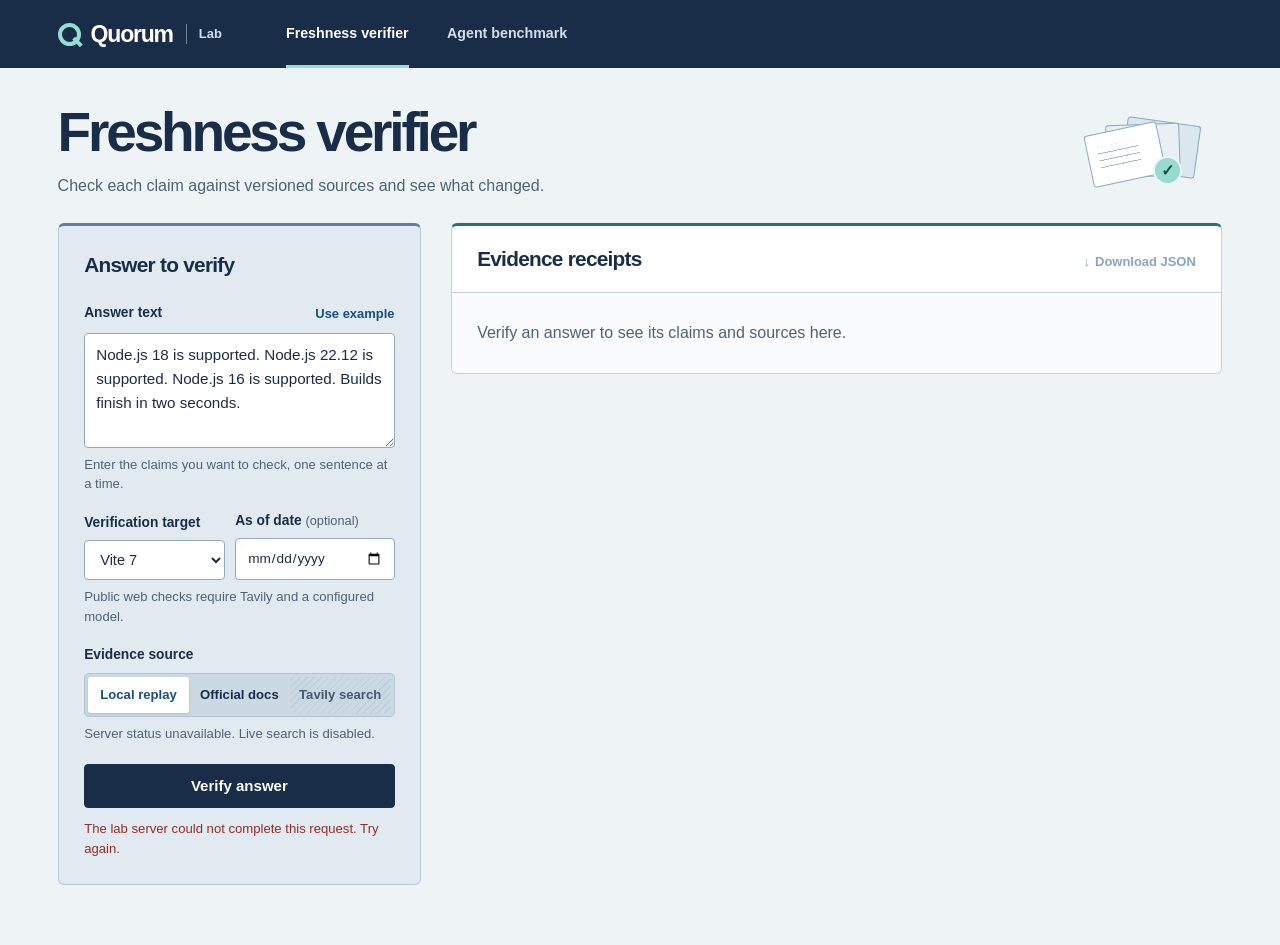
==== lab/web/index.html @ 2dc6a992 "Checkpoint Quorum lab UI, device review storage, and unfinished public-web tests" ====
<!doctype html>
<html lang="en">
<head>
  <meta charset="utf-8">
  <meta name="viewport" content="width=device-width, initial-scale=1">
  <meta name="theme-color" content="#192c48">
  <title>Freshness verifier · Quorum</title>
  <link rel="icon" href="data:,">
  <link rel="stylesheet" href="./style.css">
  <script src="./app.js" defer></script>
</head>
<body>
  <a class="skip" href="#main">Skip to workspace</a>
  <header class="mast">
    <div class="mast-inner">
      <div class="brand"><span class="brand-mark" aria-hidden="true"></span>Quorum<span class="brand-sub">Lab</span></div>
      <nav aria-label="Lab views">
        <a href="#verifier" id="verify-link" aria-current="page">Freshness verifier</a>
        <a href="#benchmark" id="bench-link">Agent benchmark</a>
      </nav>
      <a href="../" class="back" id="back-link" hidden>Team memory <span aria-hidden="true">↗</span></a>
    </div>
  </header>
  <main id="main" tabindex="-1">
    <section id="verifier" aria-labelledby="verify-title">
      <div class="intro">
        <div><h1 id="verify-title">Freshness verifier</h1>
        <p>Check each claim against versioned sources and see what changed.</p></div>
        <div class="folio" aria-hidden="true"><i></i><i></i><i></i><b>✓</b></div>
      </div>
      <div class="workspace">
        <form id="verify-form" class="config">
          <h2>Answer to verify</h2>
          <div id="import-panel" class="import-panel" hidden>
            <strong>From Quorum memory</strong>
            <p>This answer stays in local replay. Clear it to start a public check.</p>
            <details><summary>Local citations <span id="cite-count"></span></summary><ul id="citations"></ul></details>
            <button class="text-btn" type="button" id="clear-import">Clear imported answer</button>
          </div>
          <div class="field-heading"><label for="answer">Answer text</label><button type="button" class="text-btn" id="use-example">Use example</button></div>
          <textarea id="answer" rows="4" maxlength="6000" required aria-describedby="answer-hint">Node.js 18 is supported. Node.js 22.12 is supported. Node.js 16 is supported. Builds finish in two seconds.</textarea>
          <p class="hint" id="answer-hint">Enter the claims you want to check, one sentence at a time.</p>
          <div class="scope-controls">
            <div><label for="target">Verification target</label>
            <select id="target"><option>Vite 6</option><option selected>Vite 7</option><option id="public-target" disabled>Public web</option></select></div>
            <div><label for="as-of">As of date <span class="optional">(optional)</span></label>
            <input type="date" id="as-of" title="Limit evidence to sources available by this date"></div>
          </div>
          <p class="hint" id="target-hint">Public web checks require Tavily and a configured model.</p>
          <fieldset><legend>Evidence source</legend>
            <div class="mode-group">
              <label><input type="radio" name="mode" value="replay" checked><span>Local replay</span></label>
              <label><input type="radio" name="mode" value="public" id="public-mode"><span>Official docs</span></label>
              <label><input type="radio" name="mode" value="live" id="live-mode" disabled><span>Tavily search</span></label>
            </div>
          </fieldset>
          <p class="hint" id="mode-hint">Local replay uses saved source excerpts.</p>
          <p class="notice" id="live-notice" hidden></p>
          <button class="primary" id="verify-submit">Verify answer</button>
          <p class="feedback" id="verify-status" role="status"></p>
          <button class="recorded" id="save-checks" type="button" hidden>Save checks to this device</button>
          <p class="feedback" id="save-status" role="status"></p>
        </form>
        <section class="output" aria-labelledby="evidence-heading" id="evidence-output">
          <div class="output-head"><h2 id="evidence-heading">Evidence receipts</h2><button type="button" class="export" id="verify-export" disabled>Download JSON</button></div>
          <p class="result-meta" id="verify-meta"></p>
          <div id="receipts"><p class="empty">Verify an answer to see its claims and sources here.</p></div>
          <div id="verify-trace"></div>
        </section>
      </div>
    </section>
    <section id="benchmark" aria-labelledby="bench-title" hidden>
      <div class="intro">
        <div><h1 id="bench-title">Agent benchmark</h1>
        <p>Compare agents on the same tasks. Inspect their answers, tool calls, and traces across repeated runs.</p></div>
        <div class="folio meter" aria-hidden="true"><i></i><i></i><i></i></div>
      </div>
      <div class="workspace">
        <form id="bench-form" class="config">
          <h2>Benchmark setup</h2>
          <label for="repeats">Repeats per case</label>
          <select id="repeats"><option value="1">1 repeat</option><option value="3" selected>3 repeats</option><option value="5">5 repeats</option></select>
          <p class="hint">Each agent runs the same case once per repeat.</p>
          <div class="env"><span class="dot"></span><strong>Fixed workload</strong><p>Runs use the bundled tasks and source fixtures.</p></div>
          <p id="bifrost" class="hint"></p>
          <button class="primary" id="bench-submit">Run benchmark</button>
          <button class="recorded" id="load-recorded" type="button">View recorded Bifrost run</button>
          <p class="feedback" id="bench-status" role="status"></p>
        </form>
        <section class="output" aria-labelledby="bench-heading">
          <div class="output-head"><h2 id="bench-heading">Benchmark results</h2><button type="button" class="export" id="bench-export" disabled>Download JSON</button></div>
          <p class="result-meta" id="bench-meta"></p>
          <div id="bench-results"><p class="empty">Run the benchmark to compare agents and inspect individual traces.</p></div>
        </section>
      </div>
    </section>
  </main>
</body>
</html>
---- lab/web/style.css ----
:root {
  color-scheme: light;
  --ink: #192c48;
  --muted: #4f6275;
  --line: #c5d1da;
  --paper: #fff;
  --canvas: #eef3f6;
  --blue: #184e80;
  --mint: #97ded2;
  font: 16px/1.5 "Schibsted Grotesk", "Segoe UI", Arial, sans-serif;
  color: var(--ink);
  background: var(--canvas);
}
* {box-sizing:border-box}
body {margin:0}
[hidden] {display:none !important}
button, textarea, select, input {font:inherit}
button, select, summary {cursor:pointer}
button {color:inherit}
a {color:var(--blue)}
button:disabled {cursor:default;opacity:.51}
:focus-visible {outline:3px solid #b85521;outline-offset:3px}
.skip {position:absolute;left:12px;top:-100px;z-index:4;padding:10px 14px;background:white}
.skip:focus {top:6px}
.mast {background:var(--ink);color:#fff}
.mast-inner, main {max-width:1400px;margin:auto;padding-inline:clamp(20px,4.5vw,78px)}
.mast-inner {display:flex;align-items:stretch;gap:clamp(20px,5vw,85px);min-height:68px}
.brand {display:flex;align-items:center;gap:10px;font-size:23px;letter-spacing:-1.2px;font-weight:730}
.brand-sub {font-size:13px;letter-spacing:0;font-weight:550;color:#d0dfec;border-left:1px solid #768698;padding-left:12px;margin-left:3px}
.brand-mark {width:23px;height:23px;border:4px solid var(--mint);border-radius:50%;position:relative}
.brand-mark::after {content:"";position:absolute;width:11px;height:4px;background:var(--mint);bottom:-2px;right:-6px;transform:rotate(46deg)}
nav {display:flex;align-items:stretch;gap:clamp(14px,3vw,40px)}
nav a,.back {color:#d4dee6;text-decoration:none;font-size:.89rem;font-weight:550;display:flex;align-items:center;white-space:nowrap}
nav a {position:relative}
nav a[aria-current="page"] {color:white}
nav a[aria-current="page"]::after {content:"";height:3px;background:var(--mint);position:absolute;inset:auto 0 0}
nav a:hover,.back:hover {color:var(--mint)}
.back {gap:7px;margin-left:auto}
.intro {display:flex;align-items:center;justify-content:space-between;gap:20px;padding:clamp(25px,2.7vw,38px) 0 clamp(22px,2vw,30px)}
h1,h2,h3,h4,p {margin:0}
h1 {font-size:clamp(2.15rem,4.3vw,4rem);line-height:1.06;letter-spacing:-.058em;font-weight:660}
.intro p {font-size:clamp(.95rem,1.25vw,1.1rem);color:var(--muted);margin-top:13px;max-width:64ch}
.folio {width:132px;height:76px;position:relative;flex:none;margin-right:16px}
.folio i {width:74px;height:53px;position:absolute;right:8px;top:9px;border:1px solid #8ca9b9;border-radius:3px;background:#dae7ee;transform:rotate(8deg)}
.folio i:nth-child(2) {right:26px;top:12px;transform:rotate(-2deg);background:#e8f0f5}
.folio i:nth-child(3) {right:44px;top:16px;transform:rotate(-12deg);background:repeating-linear-gradient(to bottom,transparent 0 6px,#a4bdca 6px 7px) 10px 13px/41px 25px no-repeat,white}
.folio b {display:grid;place-items:center;position:absolute;right:24px;bottom:3px;background:#98dace;color:#174f49;border:2px solid var(--canvas);width:29px;height:29px;border-radius:50%}
.folio.meter {display:flex;align-items:end;justify-content:center;gap:6px;border-bottom:2px solid #9db2c1;width:93px;height:64px;margin-right:30px}
.folio.meter i {position:static;width:18px;height:26px;transform:none;background:#b4cbdc;border-radius:2px 2px 0 0}
.folio.meter i:nth-child(2) {height:43px;background:#91aecc}
.folio.meter i:nth-child(3) {height:58px;background:#90d5ca}
.workspace {display:grid;grid-template-columns:minmax(260px,.73fr) minmax(0,1.55fr);align-items:start;gap:clamp(16px,2.3vw,34px);padding-bottom:60px}
.config {padding:clamp(18px,2vw,28px);background:#e0eaf0;border:1px solid #bdcbd5;border-top:3px solid #637f96;border-radius:6px}
h2 {font-size:1.3rem;letter-spacing:-.035em;line-height:1.25}
.config h2 {margin:0 0 22px}
.field-heading,.output-head,.receipt-head,.run-controls {display:flex;align-items:center;justify-content:space-between;gap:12px}
.config label:not(.mode-group label),legend,.run-controls label {font-size:.86rem;font-weight:650;display:block}
.config > label,fieldset {margin-top:19px}
.config h2 + label {margin-top:0}
textarea,select,input[type=date] {color:var(--ink);background:var(--paper);border:1px solid #94a8b7;border-radius:4px;width:100%;padding:9px 11px;margin-top:6px}
.optional {color:var(--muted);font-size:.8rem;font-weight:400}
.scope-controls {display:grid;grid-template-columns:1fr 1.13fr;gap:10px;align-items:end;margin-top:17px}
.scope-controls > div {min-width:0}
.scope-controls input {min-width:0;font-size:.85rem}
textarea {display:block;font-size:.95rem;line-height:1.55;min-height:110px;resize:vertical}
select {font-size:.91rem;padding-block:10px}
.hint,.import-panel p,.env p,.notice,.feedback {color:var(--muted);font-size:.82rem;line-height:1.5}
.hint {margin:7px 0 0}
fieldset {border:0;padding:0;margin-inline:0;min-width:0}
legend {padding:0}
.mode-group {display:flex;margin-top:7px;padding:3px;background:#cbd9e2;border:1px solid #b2c5d1;border-radius:5px}
.mode-group label {display:flex;flex:1;position:relative;min-width:0}
.mode-group input {width:1px;height:1px;position:absolute;opacity:0}
.mode-group span {display:block;width:100%;text-align:center;font-size:.82rem;font-weight:650;padding:8px 4px;border-radius:3px;cursor:pointer}
.mode-group input:checked + span {background:#fff;color:var(--blue);box-shadow:0 1px 3px #48627533}
.mode-group input:disabled + span {color:#465a6c;background:repeating-linear-gradient(-45deg,transparent 0 4px,#bfcfd9 4px 5px);cursor:default}
.mode-group input:focus-visible + span {outline:3px solid #b85521;outline-offset:1px}
.primary {margin-top:21px;background:var(--ink);border:1px solid var(--ink);border-radius:4px;color:#fff;font-weight:650;font-size:.94rem;min-height:44px;width:100%}
.primary:hover:enabled {background:#294568}
.recorded {min-height:40px;width:100%;margin-top:8px;background:#f4f8fb;border:1px solid #94a8b7;border-radius:4px;font-weight:600;font-size:.88rem;color:var(--blue)}
.recorded:hover:enabled {background:white}
.text-btn,.export {background:transparent;border:0;font-weight:600;font-size:.81rem;color:var(--blue);padding:4px 0}
.text-btn:hover:enabled,.export:hover:enabled {text-decoration:underline}
.export {white-space:nowrap}
.export::before {content:"↓";margin-right:5px}
.notice,.import-panel,.env {margin:14px 0;padding:12px 14px;background:#f1f6f8;border-left:3px solid #627f94}
.notice {color:#694d1e;background:#fff4d9;border-color:#9a722b}
.import-panel strong,.env strong {font-size:.92rem}
.import-panel p,.env p {margin-top:3px}
.import-panel details {font-size:.85rem;margin:8px 0}
.import-panel ul {margin:8px 0;padding-left:20px;overflow-wrap:anywhere}
.saved-check {margin-top:5px}
.saved-claim {padding-block:8px;border-top:1px solid var(--line)}
.dot {display:inline-block;width:8px;height:8px;border-radius:50%;background:#32736c;margin-right:8px}
.feedback:not(:empty) {margin-top:11px}
.feedback.error {color:#922d27}
.output {background:var(--paper);border:1px solid var(--line);border-top:3px solid #2d716e;border-radius:6px;overflow:hidden;min-width:0}
.output-head {padding:20px clamp(16px,2vw,28px) 0;align-items:baseline}
.result-meta {margin:5px clamp(16px,2vw,28px) 15px;font-size:.81rem;color:var(--muted)}
.result-meta:empty {margin-bottom:16px}
.empty {padding:28px clamp(16px,2vw,28px);border-top:1px solid var(--line);color:var(--muted);background:#f9fbfc}
.receipt {border-top:1px solid var(--line);padding:15px clamp(16px,2vw,28px) 17px}
.receipt-head {align-items:baseline}
.receipt h3 {font-weight:640;font-size:1.05rem;line-height:1.42;letter-spacing:-.02em;overflow-wrap:anywhere}
.verdict {display:inline-block;flex:none;border:1px solid var(--v-border,#c5d0d9);background:var(--v-bg,#edf1f5);color:var(--v-ink,#3b4d60);border-radius:4px;padding:2px 7px;font-size:.73rem;font-weight:700}
.supported,.passed {--v-bg:#e3f3ec;--v-ink:#235845;--v-border:#a5ccba}
.superseded {--v-bg:#fff1d8;--v-ink:#744b09;--v-border:#e2bc78}
.contradicted,.failed {--v-bg:#fae8e5;--v-ink:#893a31;--v-border:#ddb4ae}
.reason,.correction {margin-top:7px;font-size:.88rem;line-height:1.5;color:var(--muted);overflow-wrap:anywhere}
.correction {color:var(--ink)}
.receipt-foot {display:flex;align-items:baseline;justify-content:space-between;gap:12px;flex-wrap:wrap;margin-top:10px}
.score {color:var(--muted);font-size:.79rem}
details summary {color:var(--blue);font-size:.83rem;font-weight:650;width:fit-content}
.sources {flex:1;min-width:0}
.sources[open] {flex-basis:100%}
blockquote {margin:8px 0 0;border-left:2px solid #93b2bb;padding-left:12px;color:#40586b;font-size:.88rem}
.source {margin:12px 0 0;padding:10px 12px;background:#f4f7f9;border-radius:3px;overflow-wrap:anywhere}
.source a,.source strong {font-size:.87rem;font-weight:650}
.source small {display:block;color:var(--muted);font-size:.76rem;margin-top:5px}
.source .engine {font-size:.78rem;margin-top:7px}
.trace-panel,.bench-section {padding:16px clamp(16px,2vw,28px);border-top:1px solid var(--line)}
.trace-panel,.run-info {overflow-wrap:anywhere}
.table-wrap {max-width:100%;overflow:auto}
table {border-collapse:collapse;width:100%;font-size:.84rem}
th,td {padding:8px 7px;border-bottom:1px solid #dbe2e7;text-align:right;white-space:nowrap}
th {font-size:.75rem;color:var(--muted);font-weight:650}
th:first-child,td:first-child {text-align:left;padding-left:0}
.bench-section h3 {font-size:1rem;letter-spacing:-.015em;margin-bottom:10px}
.run-controls {justify-content:flex-start;align-items:end;flex-wrap:wrap;margin-bottom:12px}
.run-controls select {display:block;min-width:115px;font-weight:400;font-size:.81rem}
.run {border-top:1px solid #dbe2e7}
.run > summary {padding:10px 0;width:100%;overflow-wrap:anywhere}
.run .verdict {margin-right:5px}
.run-info {font-size:.85rem;overflow-wrap:anywhere;margin:0 0 12px}
.run-info p {margin-bottom:5px}
.run-info ol,.trace-panel ol {margin:8px 0;padding-left:21px;font-size:.85rem}
.pager {display:flex;align-items:center;gap:12px;flex-wrap:wrap;margin-top:10px;font-size:.82rem}
.pager button {background:#f1f5f7;border:1px solid var(--line);border-radius:4px;padding:4px 10px}
@media (max-width:800px) {
  .workspace {grid-template-columns:minmax(225px,.8fr) minmax(0,1.25fr)}
  .mast-inner,main {padding-inline:20px}
  .receipt-head {align-items:flex-start;flex-direction:column-reverse;gap:5px}
}
@media (max-width:660px) {
  .mast-inner {flex-wrap:wrap;gap:0 16px;padding-top:10px}
  .brand {font-size:21px}
  .back {order:1}
  nav {order:2;flex-basis:100%;gap:24px;min-height:42px}
  .intro {padding:27px 0 20px}
  .folio {display:none}
  .workspace {grid-template-columns:minmax(0,1fr);gap:16px}
  .config,.output {border-radius:5px}
  .config h2 {margin-bottom:15px}
  .result-meta {margin-bottom:14px}
  .receipt-head {flex-direction:row;align-items:baseline}
}
@media (max-width:390px) {
  .mast-inner,main {padding-inline:12px}
  .output-head,.receipt-head {align-items:flex-start;flex-wrap:wrap;gap:4px 12px}
}
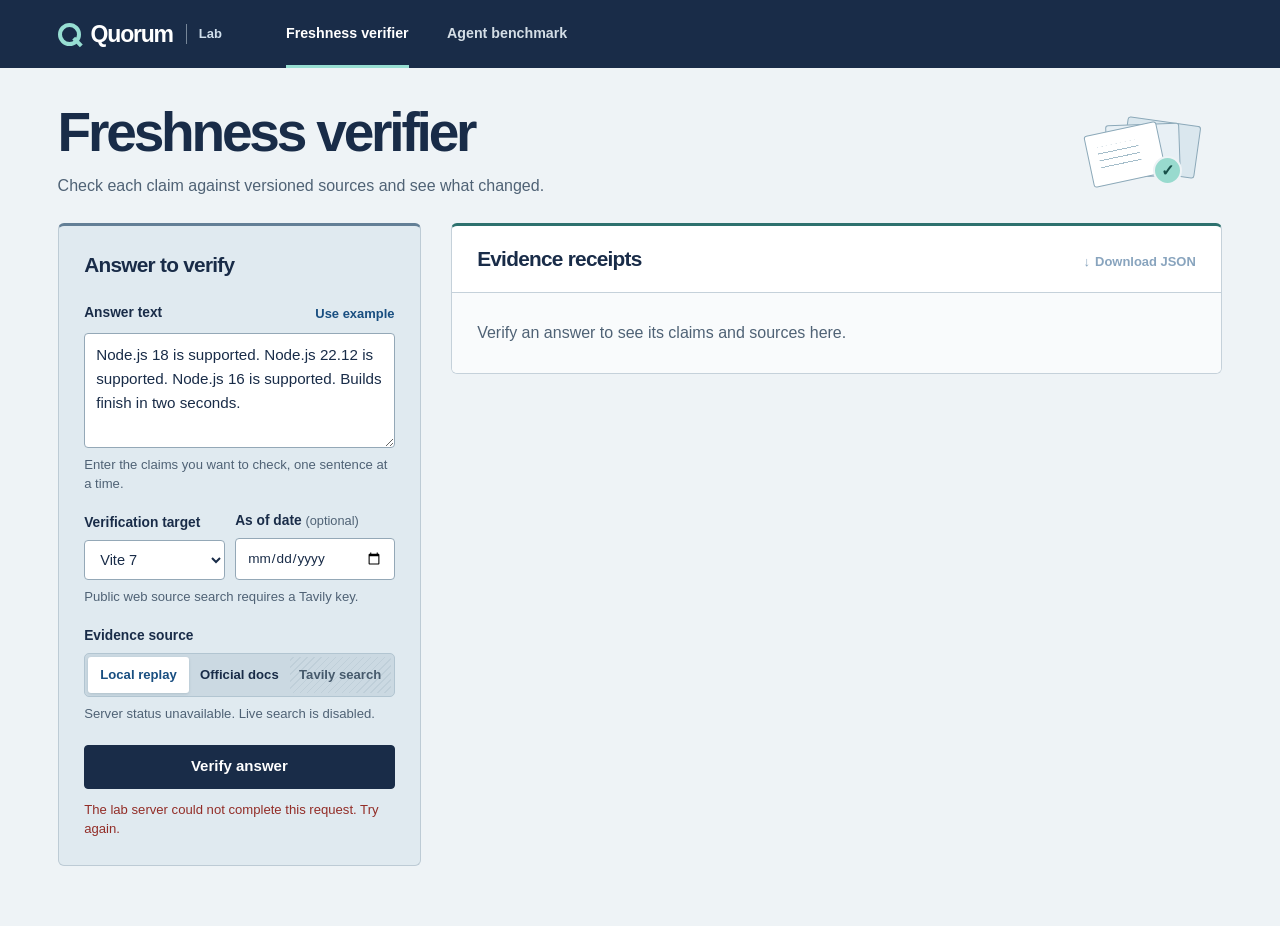
==== commit 757fe889: "Harden Quorum freshness checks and document the handoff" ====
--- a/lab/web/index.html
+++ b/lab/web/index.html
@@ -46,7 +46,7 @@
             <div><label for="as-of">As of date <span class="optional">(optional)</span></label>
             <input type="date" id="as-of" title="Limit evidence to sources available by this date"></div>
           </div>
-          <p class="hint" id="target-hint">Public web checks require Tavily and a configured model.</p>
+          <p class="hint" id="target-hint">Choose the Vite release you want to check.</p>
           <fieldset><legend>Evidence source</legend>
             <div class="mode-group">
               <label><input type="radio" name="mode" value="replay" checked><span>Local replay</span></label>
@@ -79,7 +79,7 @@
         <form id="bench-form" class="config">
           <h2>Benchmark setup</h2>
           <label for="repeats">Repeats per case</label>
-          <select id="repeats"><option value="1">1 repeat</option><option value="3" selected>3 repeats</option><option value="5">5 repeats</option></select>
+          <select id="repeats"><option value="1" selected>1 repeat</option><option value="3">3 repeats</option><option value="5">5 repeats</option></select>
           <p class="hint">Each agent runs the same case once per repeat.</p>
           <div class="env"><span class="dot"></span><strong>Fixed workload</strong><p>Runs use the bundled tasks and source fixtures.</p></div>
           <p id="bifrost" class="hint"></p>
